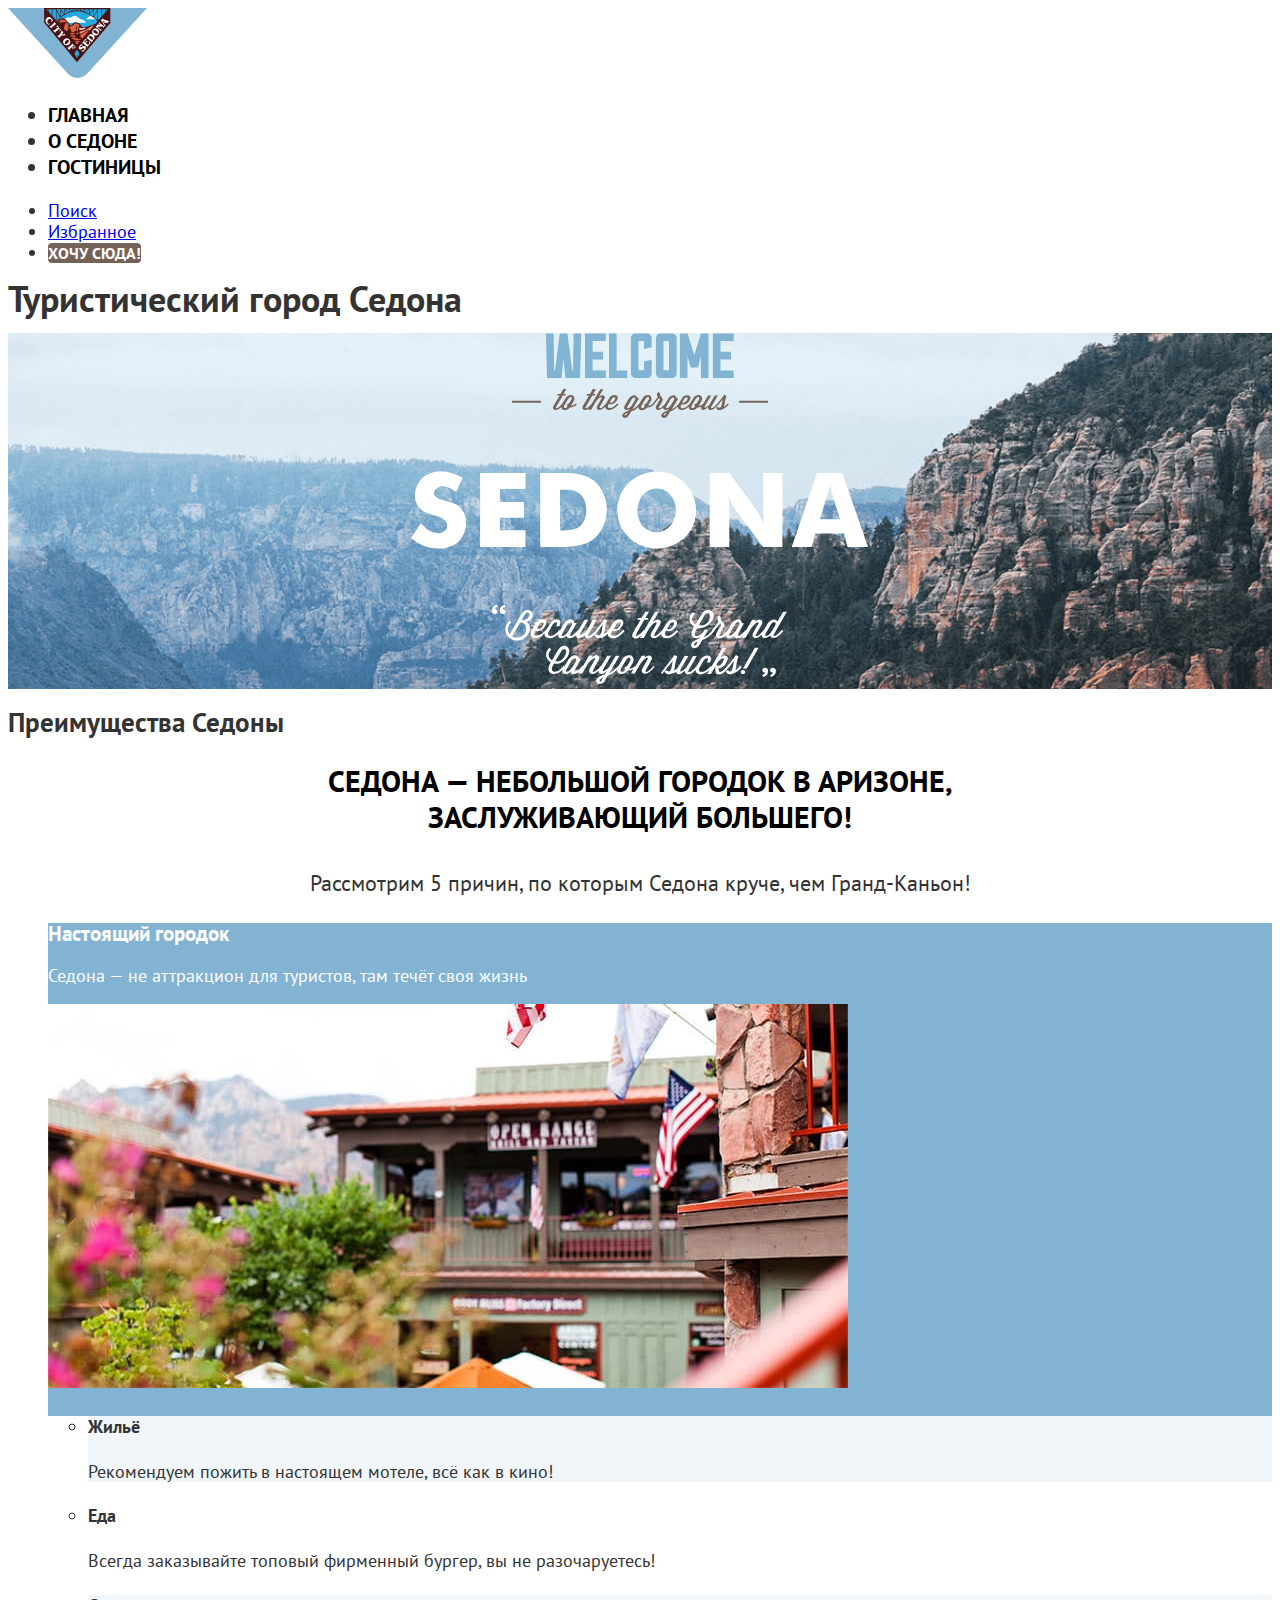
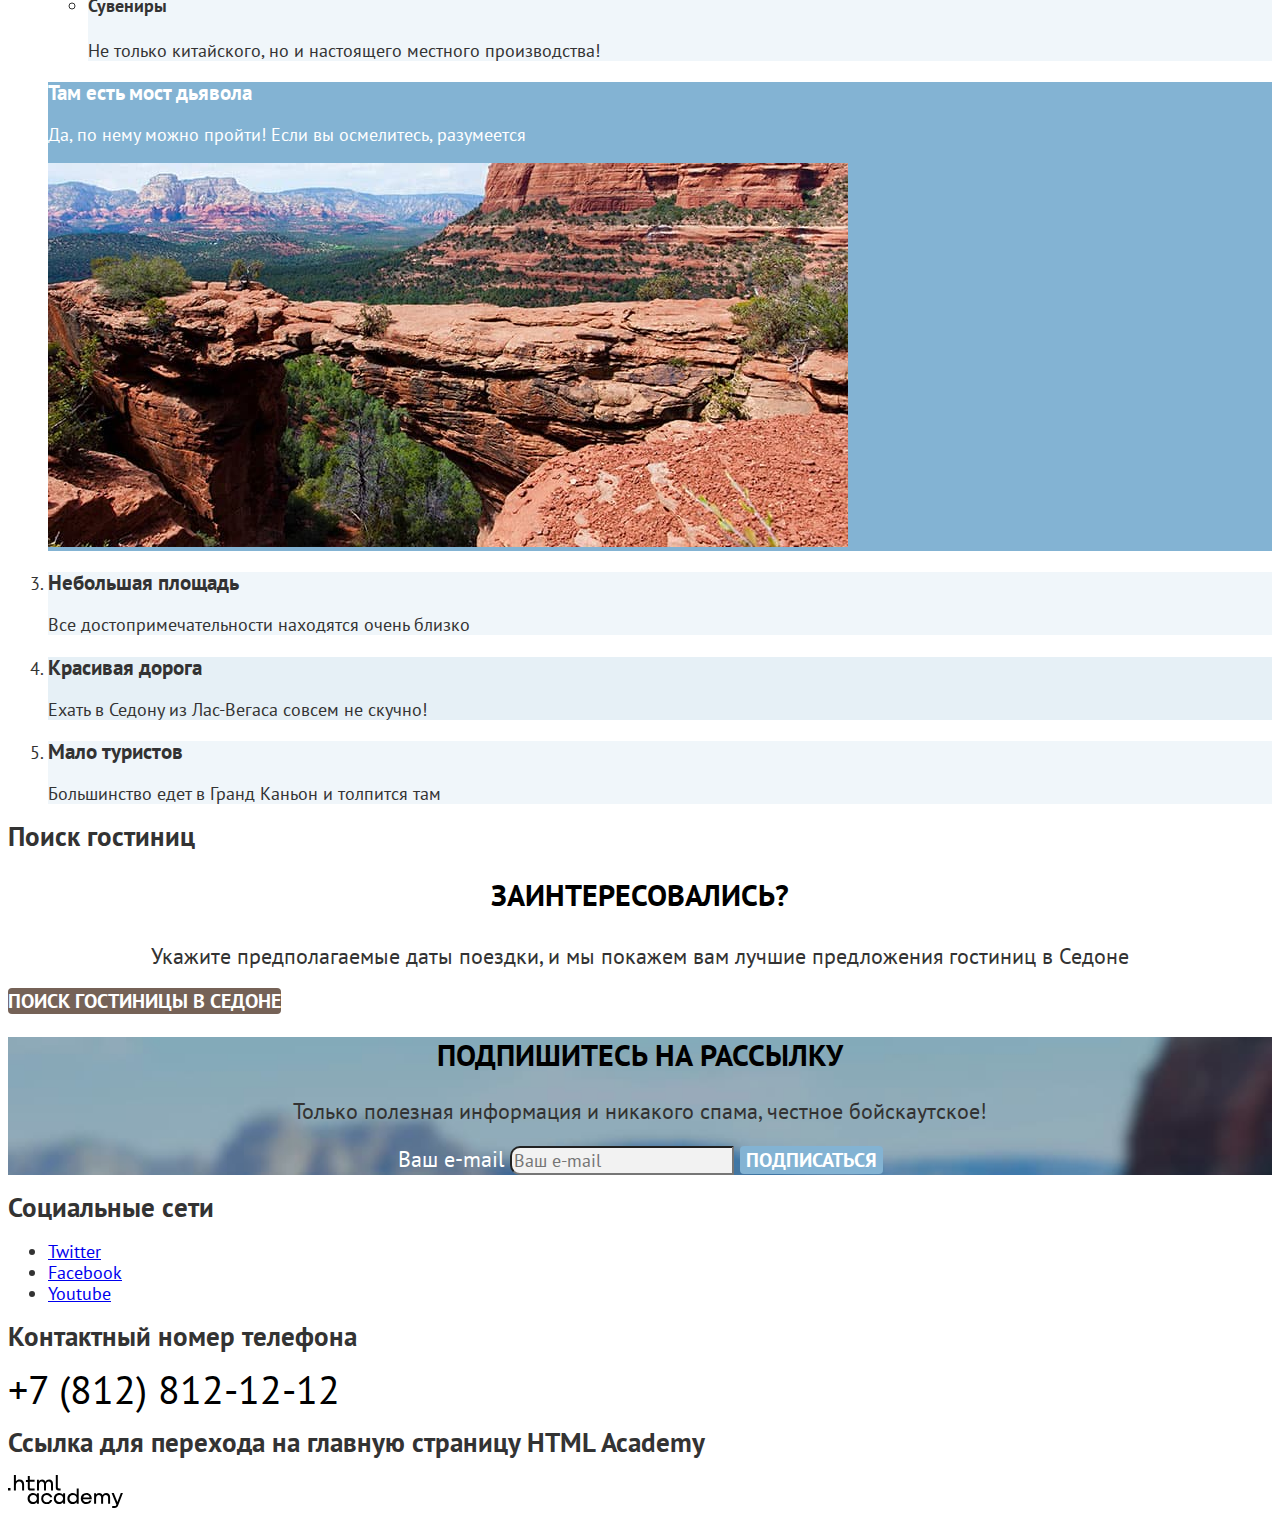
==== index.html @ 337af38b "Поправил верстку, добавил классы для ссылок навигации, убрал из CSS вложенность ссылок в навигации" ====
<!DOCTYPE html>
<html lang="ru">
  <head>
    <meta charset="utf-8">
    <title>HTML Academy: Sedona</title>
    <link rel="stylesheet" href="styles/styles.css">
  </head>
  <body>
    <header class="main-header">
      <nav class="navigation">
        <a href="#" class="logo">
          <img src="images/header-logo.svg" alt="Логотип города Sedona" width="139" height="70" class="main-logo">
        </a>

        <ul class="navigation-list">
          <li class="navigation-item item-active">
            <a class="main-link navigation-link">Главная</a>
          </li>
          <li class="navigation-item">
            <a class="about navigation-link" href="#">О Седоне</a>
          </li>
          <li class="navigation-item">
            <a class="hotels navigation-link" href="catalog.html">Гостиницы</a>
          </li>
        </ul>

        <ul class="navigation-user">
          <li class="navigation-user-item">
            <a class="search" href="#">
              <span class="visually-hidden">Поиск</span>
            </a>
          </li>
          <li class="navigation-user-item">
            <a class="favorites" href="#">
              <span class="visually-hidden">Избранное</span>
            </a>
          </li>
          <li class="navigation-user-item">
            <a class="more-info button" href="#">Хочу сюда!</a>
          </li>
        </ul>
      </nav>
    </header>

    <main class="main-content">
      <h1 class="visually-hidden">Туристический город Седона</h1>
      <div class="welcome">
        <img class="welcome-img" src="images/welcome.svg" width="458" height="352" alt="Добро пожаловать в Седону">
      </div>
      <section class="advantages">
        <h2 class="visually-hidden">Преимущества Седоны</h2>

        <p class="section-title">Седона — небольшой городок в Аризоне,<br>
          заслуживающий большего!</p>
        <p class="section-description">Рассмотрим 5 причин, по которым Седона круче, чем Гранд-Каньон!</p>

        <ol class="advantages-list">
          <li class="advantages-item light">
            <h3 class="advantages-title">Настоящий городок</h3>
            <p class="advantages-description">
              Седона — не аттракцион для туристов, там течёт своя жизнь
            </p>
            <img class="advantages-img" src="images/street.jpg" alt="Уютная улочка в городе Седона">
            <ul class="advantages-list-inner">
              <li class="advantages-subitem">
                <h4 class="subitem-title">Жильё</h4>
                <p class="subitem-description">Рекомендуем пожить в настоящем мотеле, всё как в кино!</p>
              </li>
              <li class="advantages-subitem">
                <h4 class="subitem-title">Еда</h4>
                <p class="subitem-description">Всегда заказывайте топовый фирменный бургер, вы не разочаруетесь!</p>
              </li>
              <li class="advantages-subitem">
                <h4 class="subitem-title">Сувениры</h4>
                <p class="subitem-description">Не только китайского, но и настоящего местного производства!</p>
              </li>
            </ul>
          </li>
          <li class="advantages-item light">
            <h3 class="advantages-title">Там есть мост дьявола</h3>
            <p class="advantages-description">Да, по нему можно пройти! Если вы осмелитесь, разумеется</p>
            <img class="advantages-img" src="images/canyon.jpg" alt="Фото моста дьявола: природного каменного моста">
          </li>

          <li class="advantages-item">
            <h3 class="advantages-title">Небольшая площадь</h3>
            <p class="advantages-description">Все достопримечательности находятся очень близко</p>
          </li>

          <li class="advantages-item">
            <h3 class="advantages-title">Красивая дорога</h3>
            <p class="advantages-description">Ехать в Седону из Лас-Вегаса совсем не скучно!</p>
          </li>

          <li class="advantages-item">
            <h3 class="advantages-title">Мало туристов</h3>
            <p class="advantages-description">Большинство едет в Гранд Каньон и толпится там</p>
          </li>

        </ol>
      </section>

      <section class="search-section">
        <h2 class="visually-hidden">Поиск гостиниц</h2>

        <p class="seacrh-title">Заинтересовались?</p>
        <p class="search-description">Укажите предполагаемые даты поездки, и мы покажем вам лучшие предложения гостиниц в Седоне</p>
        <a href="#" class="search-button button">ПОИСК ГОСТИНИЦЫ В СЕДОНЕ</a>
      </section>

      <section class="subscribe">

        <h2 class="subscribe-title">Подпишитесь на рассылку</h2>
        <p class="subscribe-description">Только полезная информация и никакого спама, честное бойскаутское!</p>
        <form action="https://echo.htmlacademy.ru/" class="subscribe-form" method="post">
          <label for="" class="subscribe-field">
            <span class="visually-hidden">Ваш e-mail</span>
            <input type="e-mail" class="subscribe-input" name="email" placeholder="Ваш e-mail">
          </label>
          <button class="subscribe-btn" type="submit">Подписаться</button>
        </form>
      </section>
    </main>
    <footer>

      <section class="social-section">
        <h2 class="visually-hidden">Социальные сети</h2>
        <ul class="social-list">
          <li class="social-item">
            <a href=" https://twitter.com/htmlacademy_ru" class="social twitter"><span class="visually-hidden">Twitter</span></a>
          </li>
          <li class="social-item">
            <a href=" https://www.facebook.com/htmlacademy" class="social facebook"><span class="visually-hidden">Facebook</span></a>
          </li>
          <li class="social-item">
            <a href=" https://www.youtube.com/c/HTMLAcademyRUS" class="social youtube"><span class="visually-hidden">Youtube</span></a>
          </li>
        </ul>
      </section>
      <section class="footer-telephone">
        <h2 class="visually-hidden">Контактный номер телефона</h2>
        <a href="tel:88128121212" class="telephone">+7 (812) 812-12-12</a>
      </section>
      <section class="footer-link">
        <h2 class="visually-hidden">Ссылка для перехода на главную страницу HTML Academy</h2>
        <a href="https://htmlacademy.ru/" class="footer-link"><img src="images/footer-logo.svg" alt="Разработано HTML Academy" class="footer-logo"></a>
      </section>
    </footer>

  </body>
</html>
---- styles/styles.css ----
@font-face {
  font-family: "PT Sans";
  font-weight:700;
  font-style: normal;
  src: url("../fonts/ptsans-700.woff2") format("woff2");
  font-display: swap;
}

@font-face {
  font-family: "PT Sans";
  src: url("../fonts/ptsans-400.woff2") format("woff2");
  font-weight: 400;
  font-style: normal;
  font-display: swap;
}

body {
  font-family: "PT Sans", sans-serif;
  font-size: 18px;
  line-height: 21px;
  color: #333333;
  background-color: #ffffff;
}

.button {
  font-family: inherit;
  font-weight: 700;
  color: #ffffff;
  background-color: #756257;
  text-decoration: none;
  text-transform: uppercase;
  font-size: 16px;
  border-radius: 4px;
}

.search-button {
  font-size: 20px;
}

.welcome {
  background-image: url("../images/welcome-background.png");
  background-repeat: no-repeat;
  text-align: center;
  background-size: 100% auto;
}

.main-header {
  background-color: #ffffff;
}

.navigation-list {
  font-weight: 700;
  font-size: 20px;
  line-height: 26px;
}

.navigation-link{
  color: #000000;
  text-decoration: none;
  text-transform: uppercase;
}

.advantages-list .light {
  background-color: #83B3D3;
  color: #ffffff;
}

.advantages-list-inner {
  background-color: #ffffff;
  color: #333333;
}

.advantages-item {
  background-color:rgba(131, 179, 211, 0.12);
}

.advantages-item:nth-child(even):not(.advantages-list .light) {
  background-color:  rgba(131, 179, 211, 0.2)
}

.advantages-subitem {
  background-color: rgba(131, 179, 211, 0.12);
}

.advantages-subitem:nth-child(even) {
  background-color: #ffffff;
}

.section-title,
.seacrh-title {
  font-weight: 700;
  color: #000000;
  font-size: 30px;
  line-height: 36px;
  text-transform: uppercase;
  text-align: center;
}

.section-description {
  font-size: 22px;
  line-height: 36px;
  text-align: center;
}

.search-description {
  font-size: 22px;
  line-height: 26px;
  color: #333333;
  text-align: center;
}

.subscribe {
  color: #ffffff;
  font-size: 22px;
  line-height: 26px;
  text-align: center;
  background-image: url("../images/background-subscribe.jpg");
  background-repeat: no-repeat;
  background-size: 100% auto;
}

.subscribe-title {
  font-weight: 700;
  font-size: 30px;
  line-height: 36px;
  text-transform: uppercase;
}

.telephone {
  font-size: 40px;
  line-height: 40px;
  text-align: center;
  color: #000000;
  text-transform: uppercase;
  text-decoration: none;
}

.subscribe-btn {
  font-family: "PT Sans", sans-serif;
  font-weight: 700;
  text-transform: uppercase;
  font-size: 20px;
  line-height: 26px;
  background-color: #83b3d3;
  color: #ffffff;
  text-align: center;
  border: none;
  border-radius: 4px;
}

/* catalog-buttons */

.btn-secondary {
  background-color: #83b3d3;
  font-weight: 700;
  font-size: 16px;
  color: #ffffff;
  text-transform: uppercase;
  border: none;
  border-radius: 4px;
}

.btn-reset {
  background-color: transparent;
  border: none;
  color: #ffffff;
}

.pagination-link {
  background-color: #83b3d3;
  font-size: 20px;
  font-weight: 700;
  color: #ffffff;
  text-decoration: none;
  border-radius: 4px;
}

.pagination-current {
  background-color: #f2f2f2;
  font-size: 20px;
  font-weight: 700;
  color: #000000;
}

/* Обертка для блока с фильтрами */
.hotels-wrapper {
  background-image: url("../images/catalog/filter-background.jpg");
  background-repeat: no-repeat;
  background-size: cover;
  background-color: #ffffff;
  color: #ffffff;
  font-style: normal;
  font-weight: 400;
}

/* Заголовок в фильтре и оформление legend */

.page-title {
  font-size: 60px;
  font-weight: 700;
  line-height: 78px;
}

.catalog-filter-title {
  font-size: 20px;
  font-weight: 700;
  color: inherit;
  line-height: 26px;
}

.control-label {
  color: #ffffff;
  font-size: 18px;
  line-height: 23px;
}

.sort-type-title {
  font-size: 30px;
  line-height: 39px;
  text-transform: uppercase;
  font-style: normal;
  font-weight: 700;
  color: #000000;
}

/* Стилизация варианта выбора отелей */

.select-control {
  font-size: 18px;
  line-height: 23px;
  font-weight: 400;
}

.range-title {
  font-size: 18px;
  color: #ffffff;
  opacity: .3;
}

.catalog-filter-input {
  background-color: transparent;
  font-family: inherit;
  color: #ffffff;
  font-size: 18px;
}

.select-option {
  text-decoration: none;
  color: #333333;
}

/* Кнопка "В избранном" */

.favorite {
  background-color: #7DB54F;
}

.more-btn {
  background-color: #83b3d3;
  font-size: 20px;
  font-weight: 700;
  color: #ffffff;
  text-decoration: none;
  border-radius: 4px;
  border: none;
}

.subscribe-title {
  font-weight: 700;
  font-size: 30px;
  line-height: 36px;
  color: #000000;
  text-transform: uppercase;
  text-align: center;
}

.subscribe-input {
  background-color:#f2f2f2;
  font-size: 18px;
  font-family: inherit;
  border-radius: 10px 0 0 10px;
}

.subscribe-description {
  color: #333333;
  font-size: 22px;
  line-height: 26px;
  text-align: center;
}

.subscribe-none-bg {
  background-image: none;
}

/* стилизация карточек */

.card-title {
  font-weight: 700;
  font-size: 24px;
  line-height: 31px;
  color: #000000;
}

.card-description {
  font-size: inherit;
  color: #333333;
}

.card-rate {
  font-size: 16px;
  color: #333333;
  text-transform: uppercase;
  background-color: #f2f2f2;
  border-radius: 4px;
}
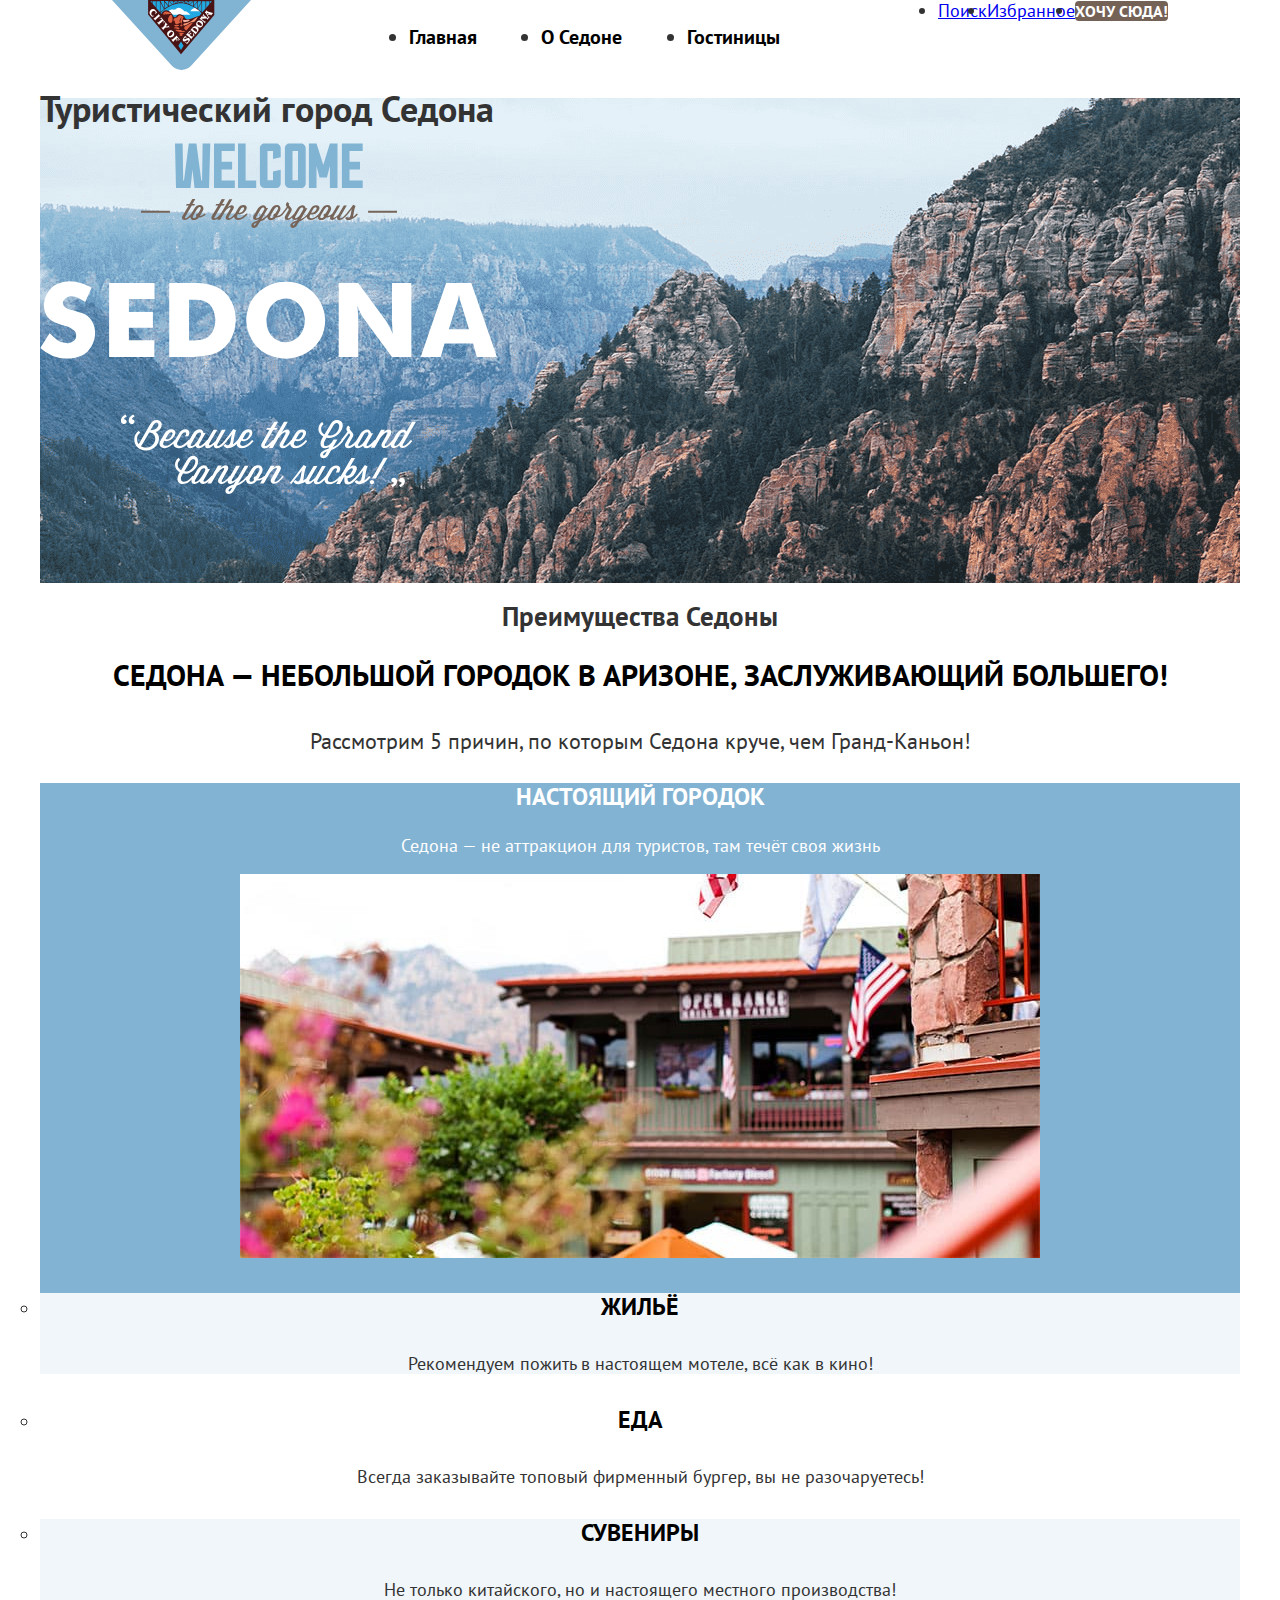
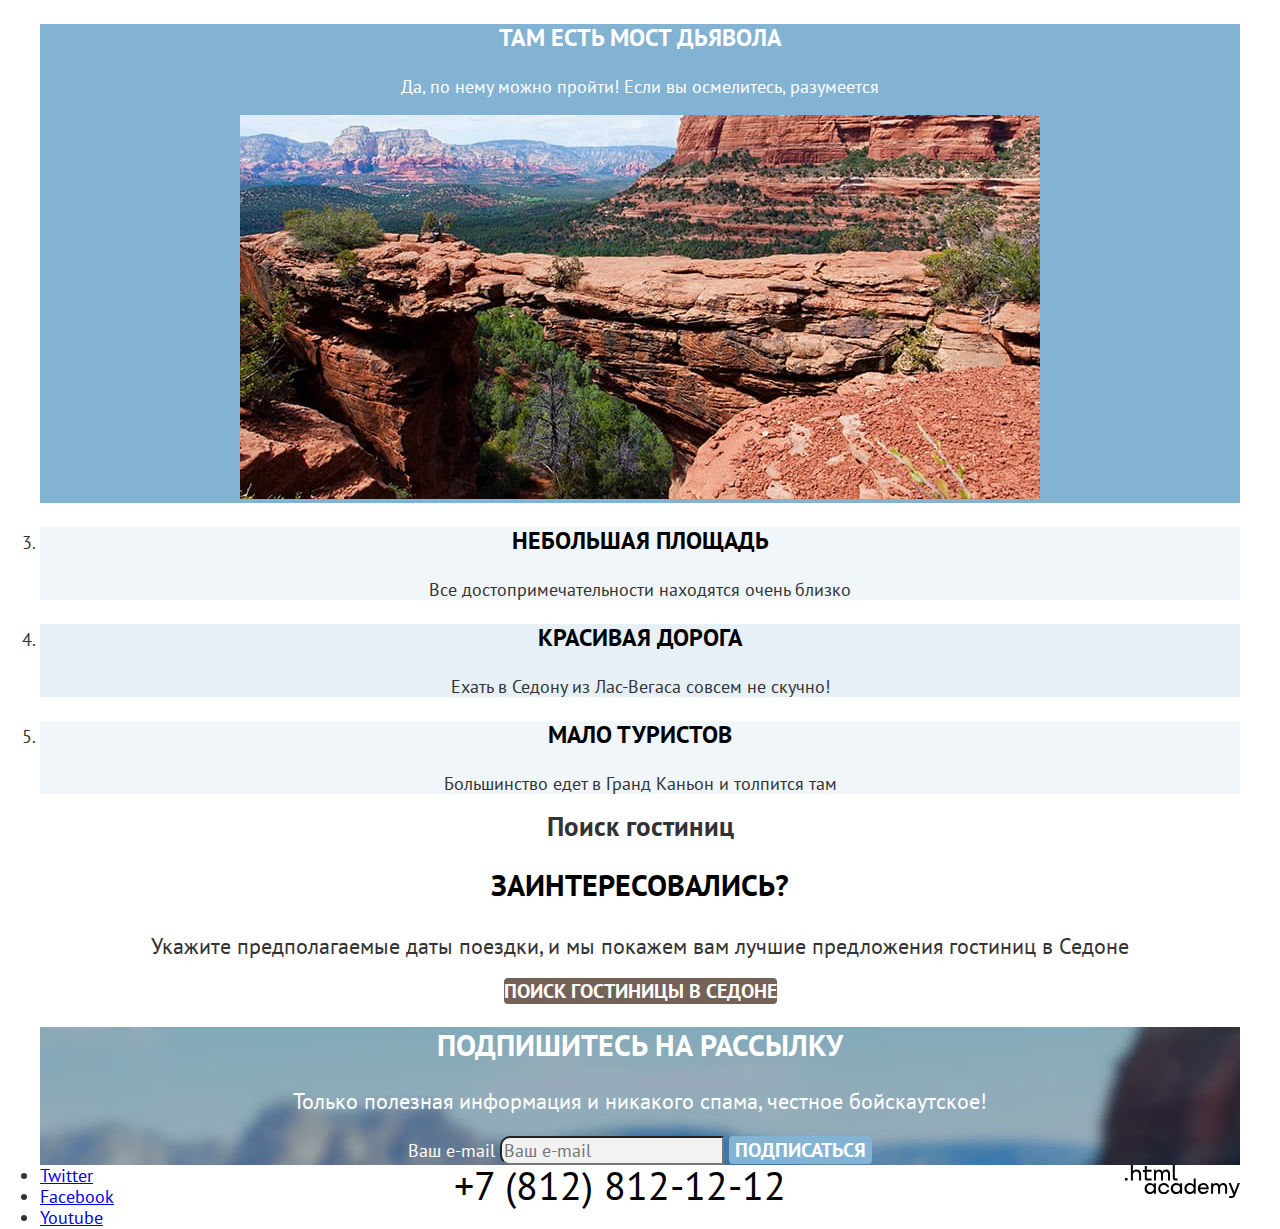
==== commit e03bb245: "Добавил разметку сетки двух страниц" ====
--- a/index.html
+++ b/index.html
@@ -9,10 +9,10 @@
     <header class="main-header">
       <nav class="navigation">
         <a href="#" class="logo">
-          <img src="images/header-logo.svg" alt="Логотип города Sedona" width="139" height="70" class="main-logo">
+          <img src="images/header-logo.svg" width="139" height="70" alt="Логотип города Sedona" width="139" height="70" class="main-logo">
         </a>
 
-        <ul class="navigation-list">
+        <ul class="navigation-list no-grass">
           <li class="navigation-item item-active">
             <a class="main-link navigation-link">Главная</a>
           </li>
@@ -24,7 +24,7 @@
           </li>
         </ul>
 
-        <ul class="navigation-user">
+        <ul class="navigation-user no-grass">
           <li class="navigation-user-item">
             <a class="search" href="#">
               <span class="visually-hidden">Поиск</span>
@@ -42,26 +42,25 @@
       </nav>
     </header>
 
-    <main class="main-content">
-      <h1 class="visually-hidden">Туристический город Седона</h1>
+    <main class="main-content main-container">
       <div class="welcome">
+        <h1 class="visually-hidden">Туристический город Седона</h1>
         <img class="welcome-img" src="images/welcome.svg" width="458" height="352" alt="Добро пожаловать в Седону">
       </div>
       <section class="advantages">
         <h2 class="visually-hidden">Преимущества Седоны</h2>
 
-        <p class="section-title">Седона — небольшой городок в Аризоне,<br>
-          заслуживающий большего!</p>
+        <p class="section-title">Седона — небольшой городок в Аризоне, заслуживающий большего!</p>
         <p class="section-description">Рассмотрим 5 причин, по которым Седона круче, чем Гранд-Каньон!</p>
 
-        <ol class="advantages-list">
+        <ol class="advantages-list no-grass">
           <li class="advantages-item light">
             <h3 class="advantages-title">Настоящий городок</h3>
             <p class="advantages-description">
               Седона — не аттракцион для туристов, там течёт своя жизнь
             </p>
-            <img class="advantages-img" src="images/street.jpg" alt="Уютная улочка в городе Седона">
-            <ul class="advantages-list-inner">
+            <img class="advantages-img" src="images/street.jpg" width="800" height="384" alt="Уютная улочка в городе Седона">
+            <ul class="advantages-list-inner no-grass">
               <li class="advantages-subitem">
                 <h4 class="subitem-title">Жильё</h4>
                 <p class="subitem-description">Рекомендуем пожить в настоящем мотеле, всё как в кино!</p>
@@ -79,7 +78,7 @@
           <li class="advantages-item light">
             <h3 class="advantages-title">Там есть мост дьявола</h3>
             <p class="advantages-description">Да, по нему можно пройти! Если вы осмелитесь, разумеется</p>
-            <img class="advantages-img" src="images/canyon.jpg" alt="Фото моста дьявола: природного каменного моста">
+            <img class="advantages-img" src="images/canyon.jpg" width="800" height="384" alt="Фото моста дьявола: природного каменного моста">
           </li>
 
           <li class="advantages-item">
@@ -113,19 +112,17 @@
         <h2 class="subscribe-title">Подпишитесь на рассылку</h2>
         <p class="subscribe-description">Только полезная информация и никакого спама, честное бойскаутское!</p>
         <form action="https://echo.htmlacademy.ru/" class="subscribe-form" method="post">
-          <label for="" class="subscribe-field">
+          <label class="subscribe-field">
             <span class="visually-hidden">Ваш e-mail</span>
-            <input type="e-mail" class="subscribe-input" name="email" placeholder="Ваш e-mail">
+            <input type="email" class="subscribe-input" name="email" placeholder="Ваш e-mail">
           </label>
           <button class="subscribe-btn" type="submit">Подписаться</button>
         </form>
       </section>
     </main>
-    <footer>
-
+    <footer class="page-footer">
       <section class="social-section">
-        <h2 class="visually-hidden">Социальные сети</h2>
-        <ul class="social-list">
+        <ul class="social-list no-grass">
           <li class="social-item">
             <a href=" https://twitter.com/htmlacademy_ru" class="social twitter"><span class="visually-hidden">Twitter</span></a>
           </li>
@@ -138,12 +135,10 @@
         </ul>
       </section>
       <section class="footer-telephone">
-        <h2 class="visually-hidden">Контактный номер телефона</h2>
         <a href="tel:88128121212" class="telephone">+7 (812) 812-12-12</a>
       </section>
       <section class="footer-link">
-        <h2 class="visually-hidden">Ссылка для перехода на главную страницу HTML Academy</h2>
-        <a href="https://htmlacademy.ru/" class="footer-link"><img src="images/footer-logo.svg" alt="Разработано HTML Academy" class="footer-logo"></a>
+        <a href="https://htmlacademy.ru/" class="footer-link"><img src="images/footer-logo.svg" width="115" height="33" alt="Разработано HTML Academy" class="footer-logo"></a>
       </section>
     </footer>
 
--- a/styles/styles.css
+++ b/styles/styles.css
@@ -14,12 +14,29 @@
   font-display: swap;
 }
 
+* {
+  box-sizing: content-box;
+}
+
+html {
+  height: 100%;
+}
+
 body {
+  width: 1200px;
+  margin: 0px auto;
+  min-height: 100%;
+  display: flex;
+  flex-direction: column;
   font-family: "PT Sans", sans-serif;
   font-size: 18px;
   line-height: 21px;
   color: #333333;
   background-color: #ffffff;
+}
+
+.main-container {
+  flex-grow: 1;
 }
 
 .button {
@@ -39,16 +56,27 @@
 
 .welcome {
   background-image: url("../images/welcome-background.png");
-  background-repeat: no-repeat;
-  text-align: center;
-  background-size: 100% auto;
+  background-color: #83B3D3;
+  min-height: 485px;
 }
 
 .main-header {
   background-color: #ffffff;
 }
 
+.navigation {
+  display: flex;
+  justify-content: space-between;
+  padding: 0 72px;
+}
+
 .navigation-list {
+  display: flex;
+  justify-content: space-around;
+  align-items: center;
+  width: 435px;
+  margin: 0;
+  padding: 0;
   font-weight: 700;
   font-size: 20px;
   line-height: 26px;
@@ -57,7 +85,26 @@
 .navigation-link{
   color: #000000;
   text-decoration: none;
-  text-transform: uppercase;
+}
+
+.navigation-user {
+  display: flex;
+}
+
+.advantages {
+  text-align: center;
+}
+
+.advantages-title {
+  font-weight: 700;
+  font-size: 24px;
+  line-height: 28px;
+  text-transform: uppercase;
+  color: #000000;
+}
+
+.advantages-description {
+  line-height: 21px;
 }
 
 .advantages-list .light {
@@ -65,6 +112,10 @@
   color: #ffffff;
 }
 
+.light .advantages-title {
+  color: #ffffff;
+}
+
 .advantages-list-inner {
   background-color: #ffffff;
   color: #333333;
@@ -82,8 +133,20 @@
   background-color: rgba(131, 179, 211, 0.12);
 }
 
+.advantages-subitem .subitem-title {
+  color:#000000;
+  font-size: 24px;
+  line-height: 28px;
+  font-weight: 700;
+  text-transform: uppercase;
+}
+
 .advantages-subitem:nth-child(even) {
   background-color: #ffffff;
+}
+
+.search-section {
+  text-align: center;
 }
 
 .section-title,
@@ -93,7 +156,6 @@
   font-size: 30px;
   line-height: 36px;
   text-transform: uppercase;
-  text-align: center;
 }
 
 .section-description {
@@ -111,20 +173,12 @@
 
 .subscribe {
   color: #ffffff;
-  font-size: 22px;
-  line-height: 26px;
-  text-align: center;
   background-image: url("../images/background-subscribe.jpg");
-  background-repeat: no-repeat;
-  background-size: 100% auto;
-}
-
-.subscribe-title {
-  font-weight: 700;
-  font-size: 30px;
-  line-height: 36px;
-  text-transform: uppercase;
-}
+  background-size: cover;
+  background-color: #83b3d3;
+  text-align: center;
+}
+
 
 .telephone {
   font-size: 40px;
@@ -158,6 +212,8 @@
   text-transform: uppercase;
   border: none;
   border-radius: 4px;
+  font-family: inherit;
+  text-decoration: none;
 }
 
 .btn-reset {
@@ -199,6 +255,11 @@
   font-size: 60px;
   font-weight: 700;
   line-height: 78px;
+  margin: 0px;
+}
+
+.catalog {
+  padding: 0 72px;
 }
 
 .catalog-filter-title {
@@ -269,9 +330,9 @@
   font-weight: 700;
   font-size: 30px;
   line-height: 36px;
-  color: #000000;
-  text-transform: uppercase;
-  text-align: center;
+  color: #ffffff;
+  text-align: center;
+  text-transform: uppercase;
 }
 
 .subscribe-input {
@@ -282,7 +343,7 @@
 }
 
 .subscribe-description {
-  color: #333333;
+  color: #ffffff;
   font-size: 22px;
   line-height: 26px;
   text-align: center;
@@ -290,6 +351,15 @@
 
 .subscribe-none-bg {
   background-image: none;
+  background-color: #ffffff;
+}
+
+.subscribe-none-bg .subscribe-title {
+  color: #000000;
+}
+
+.subscribe-none-bg .subscribe-description {
+  color: #333333;
 }
 
 /* стилизация карточек */
@@ -313,3 +383,71 @@
   background-color: #f2f2f2;
   border-radius: 4px;
 }
+
+.page-footer {
+  display: flex;
+  justify-content: space-between;
+}
+
+.no-grass {
+  padding: 0;
+  margin: 0;
+}
+
+.hotels-wrapper {
+  padding: 35px 72px 80px;
+}
+
+.hotel-choose {
+  display: flex;
+}
+
+.breadcrumbs {
+  display: flex;
+}
+
+.filter-wrapper {
+  display: flex;
+  justify-content: space-between;
+}
+
+.catalog-filter-group.catalog-filter-price {
+  width: 287px;
+  margin-left: 95px;
+  margin-right: 80px;
+}
+
+.filter-buttons {
+  display: flex;
+  flex-direction: column;
+  margin-left: 81px;
+  width: 160px;
+}
+
+.catalog-filter-group {
+  width: 160px;
+  margin-right: 17px;
+}
+
+.result-title {
+  margin: 0;
+}
+
+.pagination-list {
+  padding: 0px;
+  margin: 0px;
+  display: flex;
+}
+
+.pagination-wrapper {
+  display: flex;
+  justify-content: space-between;;
+}
+
+.pagination-select {
+  display: flex;
+}
+
+.hidden {
+  display: none;
+}
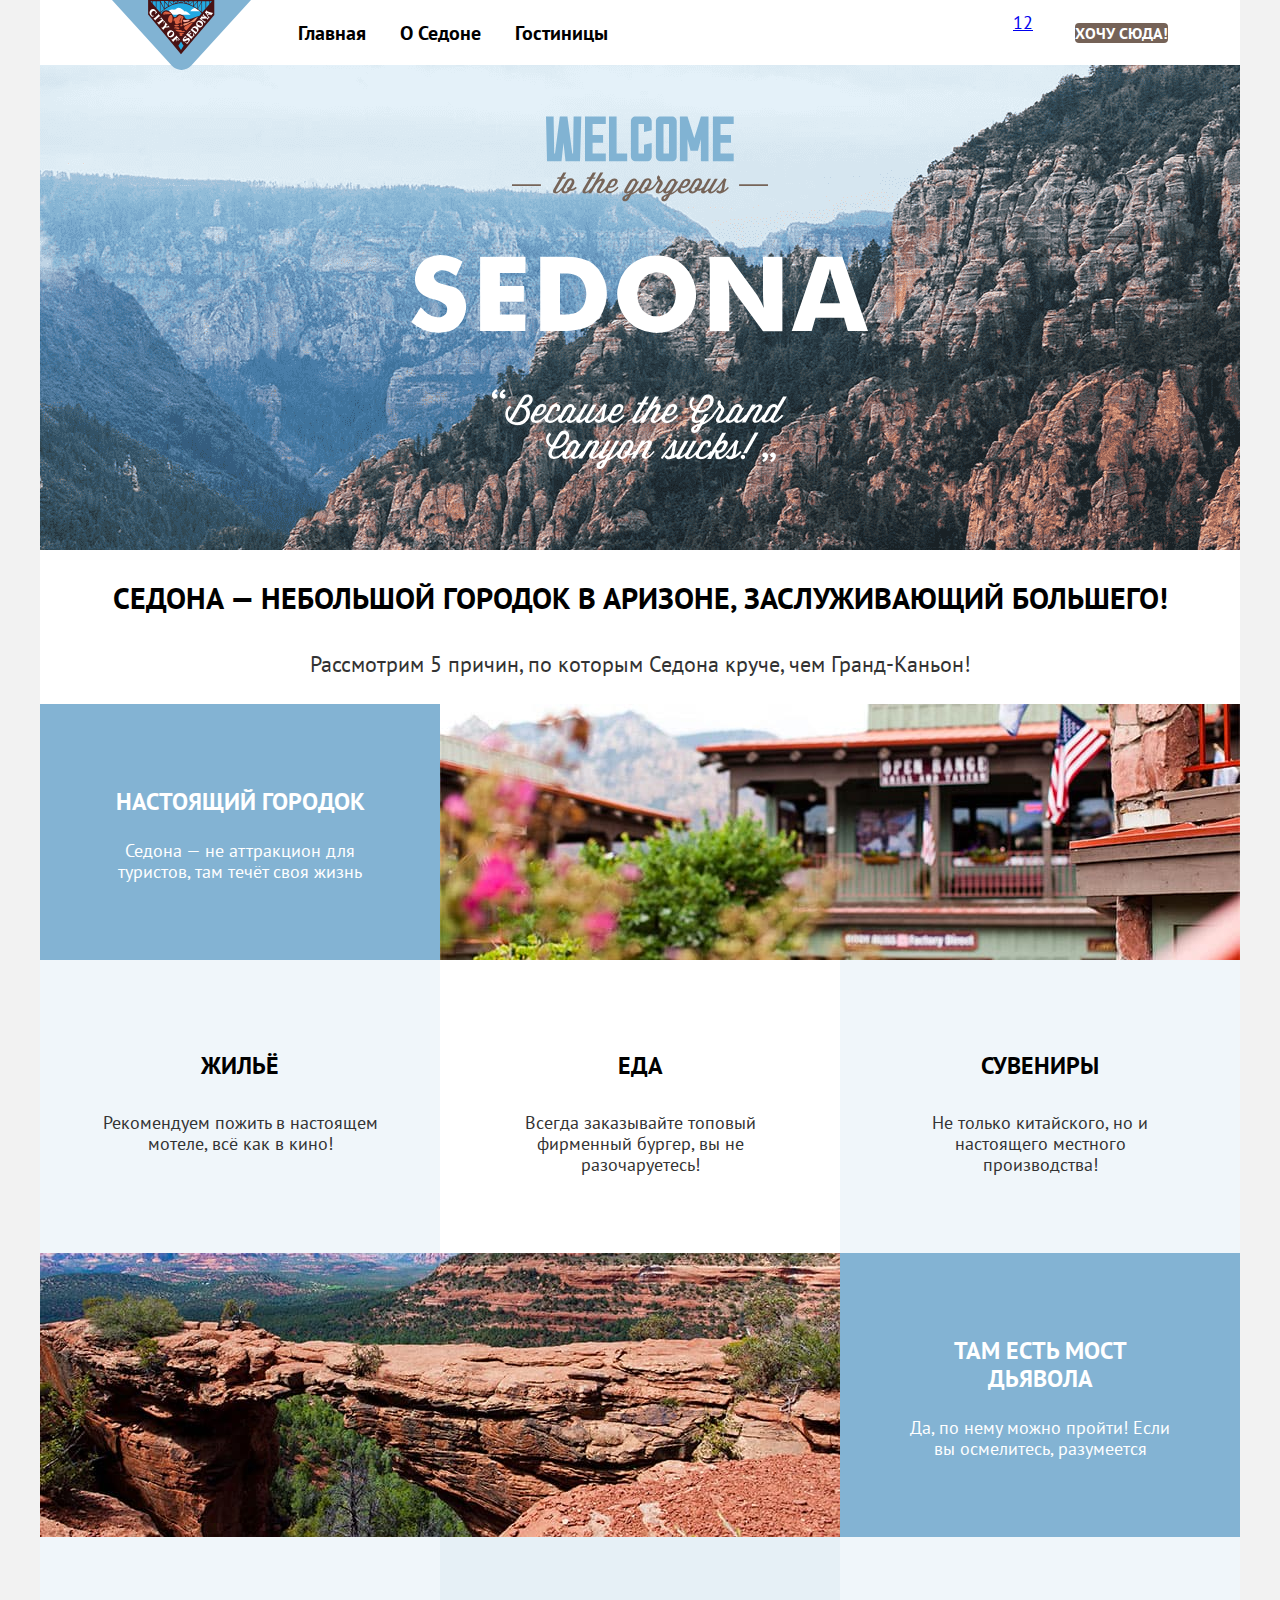
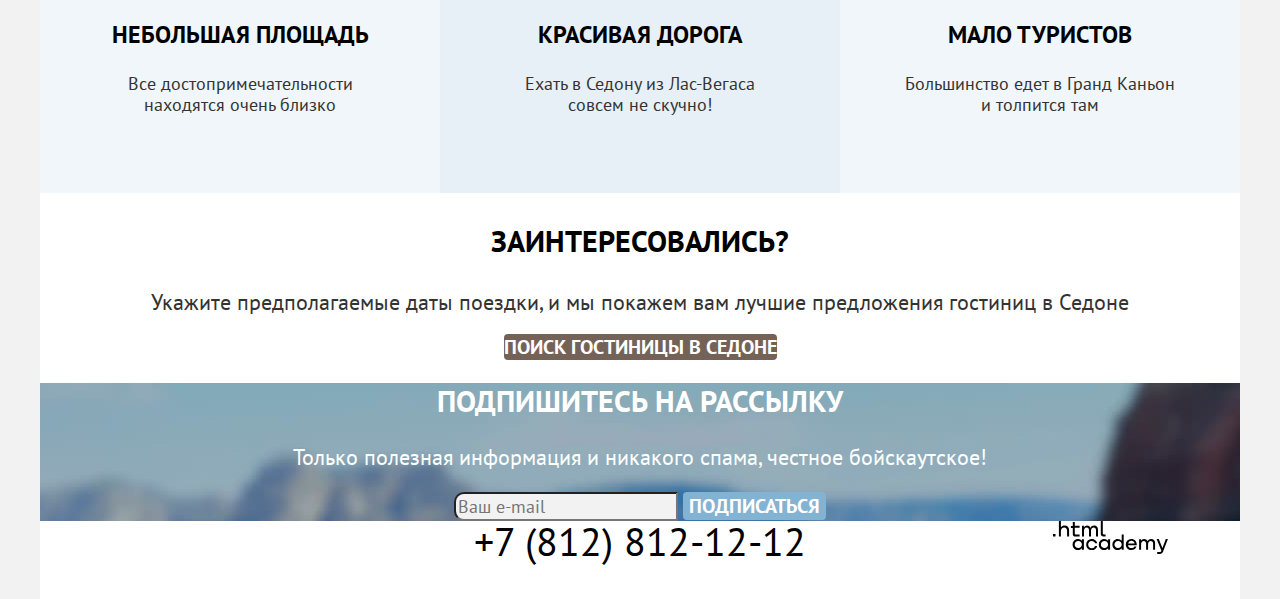
==== commit 5ed46d42: "Добавил разметку на гридах" ====
--- a/index.html
+++ b/index.html
@@ -33,9 +33,10 @@
           <li class="navigation-user-item">
             <a class="favorites" href="#">
               <span class="visually-hidden">Избранное</span>
+              <span class="icon-counter">12</span>
             </a>
           </li>
-          <li class="navigation-user-item">
+          <li class="navigation-user-item navigation-user-item-btn">
             <a class="more-info button" href="#">Хочу сюда!</a>
           </li>
         </ul>
@@ -55,10 +56,12 @@
 
         <ol class="advantages-list no-grass">
           <li class="advantages-item light">
-            <h3 class="advantages-title">Настоящий городок</h3>
-            <p class="advantages-description">
+            <div class="description-block">
+              <h3 class="advantages-title">Настоящий городок</h3>
+              <p class="advantages-description">
               Седона — не аттракцион для туристов, там течёт своя жизнь
-            </p>
+              </p>
+            </div>
             <img class="advantages-img" src="images/street.jpg" width="800" height="384" alt="Уютная улочка в городе Седона">
             <ul class="advantages-list-inner no-grass">
               <li class="advantages-subitem">
@@ -76,8 +79,10 @@
             </ul>
           </li>
           <li class="advantages-item light">
-            <h3 class="advantages-title">Там есть мост дьявола</h3>
-            <p class="advantages-description">Да, по нему можно пройти! Если вы осмелитесь, разумеется</p>
+            <div class="description-block">
+              <h3 class="advantages-title">Там есть мост дьявола</h3>
+              <p class="advantages-description">Да, по нему можно пройти! Если вы осмелитесь, разумеется</p>
+            </div>
             <img class="advantages-img" src="images/canyon.jpg" width="800" height="384" alt="Фото моста дьявола: природного каменного моста">
           </li>
 
--- a/styles/styles.css
+++ b/styles/styles.css
@@ -15,11 +15,15 @@
 }
 
 * {
-  box-sizing: content-box;
+  box-sizing: border-box;
 }
 
 html {
   height: 100%;
+  color: #333333;
+    background-color: #F2F2F2;
+    font-family: "PT Sans", sans-serif;
+    font-size: 18px;
 }
 
 body {
@@ -58,6 +62,10 @@
   background-image: url("../images/welcome-background.png");
   background-color: #83B3D3;
   min-height: 485px;
+  display: flex;
+  padding-top: 51px;
+  padding-bottom: 80px;
+  justify-content: center;
 }
 
 .main-header {
@@ -65,30 +73,59 @@
 }
 
 .navigation {
-  display: flex;
-  justify-content: space-between;
+  display: grid;
+  grid-template-columns: max-content 1fr max-content;
   padding: 0 72px;
+  min-height: 65px;
+  gap: 30px;
+}
+
+.logo {
+  margin-bottom: -10px;
+  position: relative;
+  z-index: 1;
 }
 
 .navigation-list {
   display: flex;
-  justify-content: space-around;
-  align-items: center;
-  width: 435px;
-  margin: 0;
+  flex-grow: 1;
   padding: 0;
   font-weight: 700;
   font-size: 20px;
   line-height: 26px;
+  flex-wrap: wrap;
+  margin: 0;
+}
+
+.navigation-item {
+  display: flex;
+  align-items: center;
 }
 
 .navigation-link{
   color: #000000;
   text-decoration: none;
+  padding: 17px;
 }
 
 .navigation-user {
   display: flex;
+  flex-wrap: wrap;
+  align-items: center;
+  margin: 0px;
+  max-width: 322px;
+  justify-content: flex-end;
+}
+
+.navigation-user-item .search,
+.navigation-user-item .favorites {
+  height: 42px;
+  width: 42px;
+  display: block;
+}
+
+.navigation-user-item-btn {
+  margin-left: 20px;
 }
 
 .advantages {
@@ -101,28 +138,67 @@
   line-height: 28px;
   text-transform: uppercase;
   color: #000000;
+  grid-area: title;
+}
+
+.description-block {
+  padding: 60px;
 }
 
 .advantages-description {
   line-height: 21px;
 }
 
+
 .advantages-list .light {
+  display: grid;
+  grid-template-columns: repeat(3, minmax(400px, 1fr));
+  grid-column: 1/-1;
   background-color: #83B3D3;
   color: #ffffff;
+  padding: 0;
 }
 
 .light .advantages-title {
   color: #ffffff;
 }
 
+.advantages-img {
+  grid-column: span 2;
+  width: 100%;
+  height: 0;
+  min-height: 100%;
+  object-fit: cover;
+}
+
+img {
+  max-width: 100%;
+  height: auto;
+}
+
+.advantages-item.light:nth-child(2) .advantages-img {
+  order: -1;
+}
+
 .advantages-list-inner {
+  display: grid;
+  grid-template-columns: repeat(3, minmax( 400px, 1fr));
+  grid-column: 1/-1;
   background-color: #ffffff;
   color: #333333;
+}
+
+.advantages-list {
+  display: grid;
+  grid-template-columns: repeat(3, minmax(400px, 1fr));
+  margin:0;
+  padding:0;
+  list-style-type: none;
 }
 
 .advantages-item {
   background-color:rgba(131, 179, 211, 0.12);
+  padding: 60px;
 }
 
 .advantages-item:nth-child(even):not(.advantages-list .light) {
@@ -131,6 +207,7 @@
 
 .advantages-subitem {
   background-color: rgba(131, 179, 211, 0.12);
+  padding: 60px;
 }
 
 .advantages-subitem .subitem-title {
@@ -222,6 +299,16 @@
   color: #ffffff;
 }
 
+.pagination {
+  text-align: center;
+}
+
+.select-label {
+  padding: 0;
+  margin: 0;
+  margin-right: 50px;
+}
+
 .pagination-link {
   background-color: #83b3d3;
   font-size: 20px;
@@ -229,12 +316,16 @@
   color: #ffffff;
   text-decoration: none;
   border-radius: 4px;
+  min-width: 55px;
+  height: 55px;
+  display: flex;
+  align-items: center;
+  justify-content: center;
+  padding: 8px;
 }
 
 .pagination-current {
   background-color: #f2f2f2;
-  font-size: 20px;
-  font-weight: 700;
   color: #000000;
 }
 
@@ -262,6 +353,12 @@
   padding: 0 72px;
 }
 
+.hotels-result {
+  display: grid;
+  grid-template-columns: repeat(3, minmax(340px, 1fr));
+  gap: 10px 18px;
+}
+
 .catalog-filter-title {
   font-size: 20px;
   font-weight: 700;
@@ -324,6 +421,8 @@
   text-decoration: none;
   border-radius: 4px;
   border: none;
+  width: 620px;
+  padding: 17px 0;
 }
 
 .subscribe-title {
@@ -385,48 +484,141 @@
 }
 
 .page-footer {
-  display: flex;
-  justify-content: space-between;
+  display: grid;
+  grid-template-columns: 1fr max-content 1fr;
+  padding: 0 72px;
+  gap: 30px;
+}
+
+.footer-link {
+  justify-self: end;
+}
+
+.social-list .social {
+  width: 42px;
+  height: 42px;
+  display: block;
+}
+
+.social-list {
+  display: flex;
+  flex-wrap: wrap;
 }
 
 .no-grass {
   padding: 0;
-  margin: 0;
+  list-style-type: none;
 }
 
 .hotels-wrapper {
   padding: 35px 72px 80px;
 }
 
+.breadcrumbs {
+  display: flex;
+  list-style-type: none;
+  margin: 0;
+  padding: 0;
+  margin-bottom: 45px;
+}
+
+.hotel-filter-list {
+  padding: 0;
+  margin: 0;
+}
+
 .hotel-choose {
-  display: flex;
+  display: grid;
+  width: 100%;
+  grid-template-columns: 200px 200px 1fr 223px;
+  justify-content: space-between;
+  gap: 17px;
+}
+
+.catalog-filter-price .range{
+  display: grid;
+  grid-template-columns: 1fr 1fr;
+}
+
+
+.hotel-card {
+  padding: 20px;
+  display: flex;
+  flex-direction: column;
+}
+
+.card-button-wrapper {
+  display: flex;
+  justify-content: space-between;
 }
 
 .breadcrumbs {
   display: flex;
 }
 
+.breadcrumbs-link {
+  font-size: 16px;
+  line-height: 21px;
+}
+
 .filter-wrapper {
-  display: flex;
-  justify-content: space-between;
+  display: grid;
+  grid-template-columns: 1fr 290px max-content;
+  gap: 80px;
+  padding: 44px 0;
+}
+
+.view {
+  display: flex;
+  max-width: 223px;
+  justify-content: flex-end;
+  margin: 0;
+  padding: 0;
+  flex-wrap: wrap;
+}
+
+.view-item {
+  margin: 4px;
+}
+
+.view-link {
+  width: 48px;
+  height: 48px;
+  display: block;
 }
 
 .catalog-filter-group.catalog-filter-price {
   width: 287px;
   margin-left: 95px;
-  margin-right: 80px;
+}
+
+.catalog-filter-label {
+  display: grid;
+  grid-template-columns: 1fr 44px;
+}
+
+.range-title {
+ grid-column: -1 / -2;
+ grid-row: 1/2;
+}
+
+.catalog-filter-input {
+  grid-column: 1/-1;
+  grid-row: 1/2;
 }
 
 .filter-buttons {
   display: flex;
   flex-direction: column;
-  margin-left: 81px;
+  justify-self: end;
   width: 160px;
 }
 
 .catalog-filter-group {
-  width: 160px;
+  width: 200px;
   margin-right: 17px;
+  margin: 0;
+  padding: 0;
 }
 
 .result-title {
@@ -437,17 +629,34 @@
   padding: 0px;
   margin: 0px;
   display: flex;
+  list-style-type: none;
+  flex-wrap: wrap;
+}
+
+.pagination-item {
+  margin: 0 4px;
 }
 
 .pagination-wrapper {
   display: flex;
-  justify-content: space-between;;
+  justify-content: space-between;
+  align-items: center;
+  margin-top: 30px;
 }
 
 .pagination-select {
   display: flex;
 }
 
-.hidden {
-  display: none;
-}
+.visually-hidden {
+  position: absolute;
+  width: 1px;
+  height: 1px;
+  margin: -1px;
+  border: 0;
+  padding: 0;
+  white-space: nowrap;
+  clip-path: inset(100%);
+  clip: rect(0 0 0 0);
+  overflow: hidden;
+}
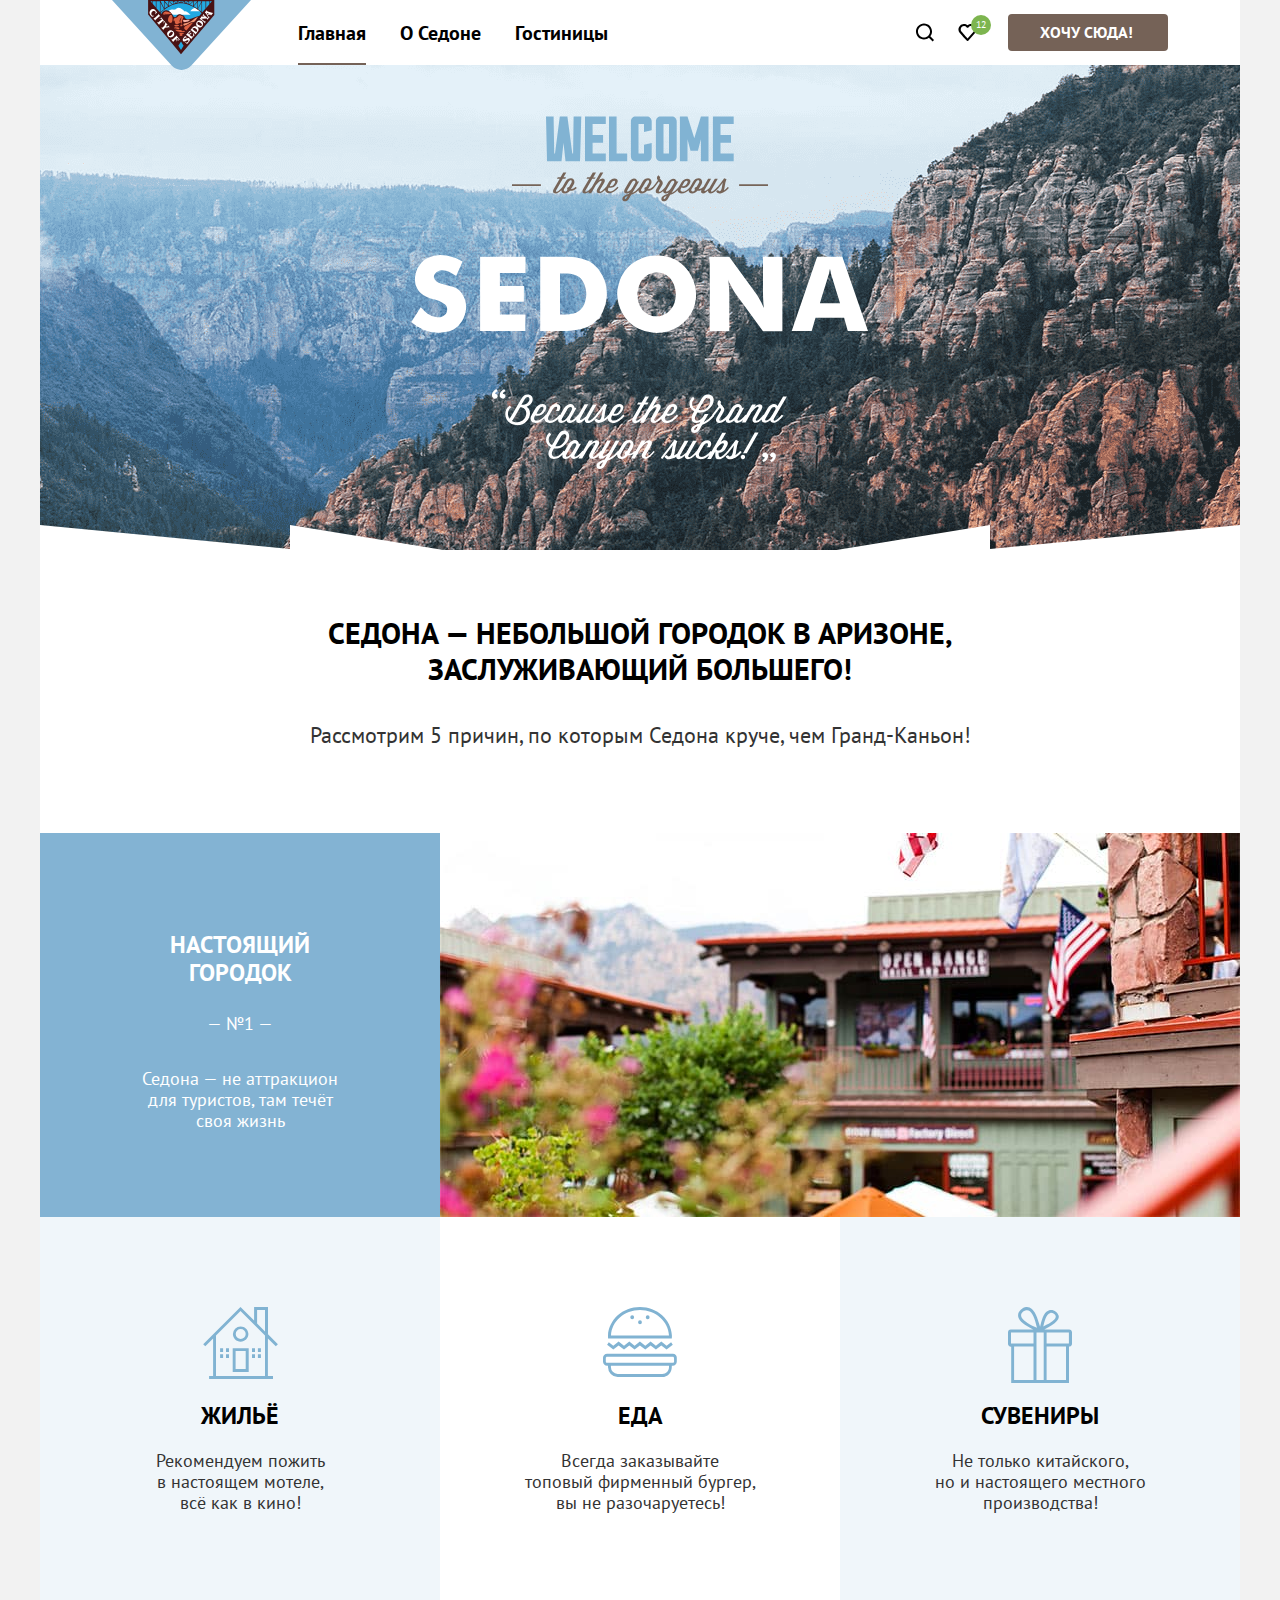
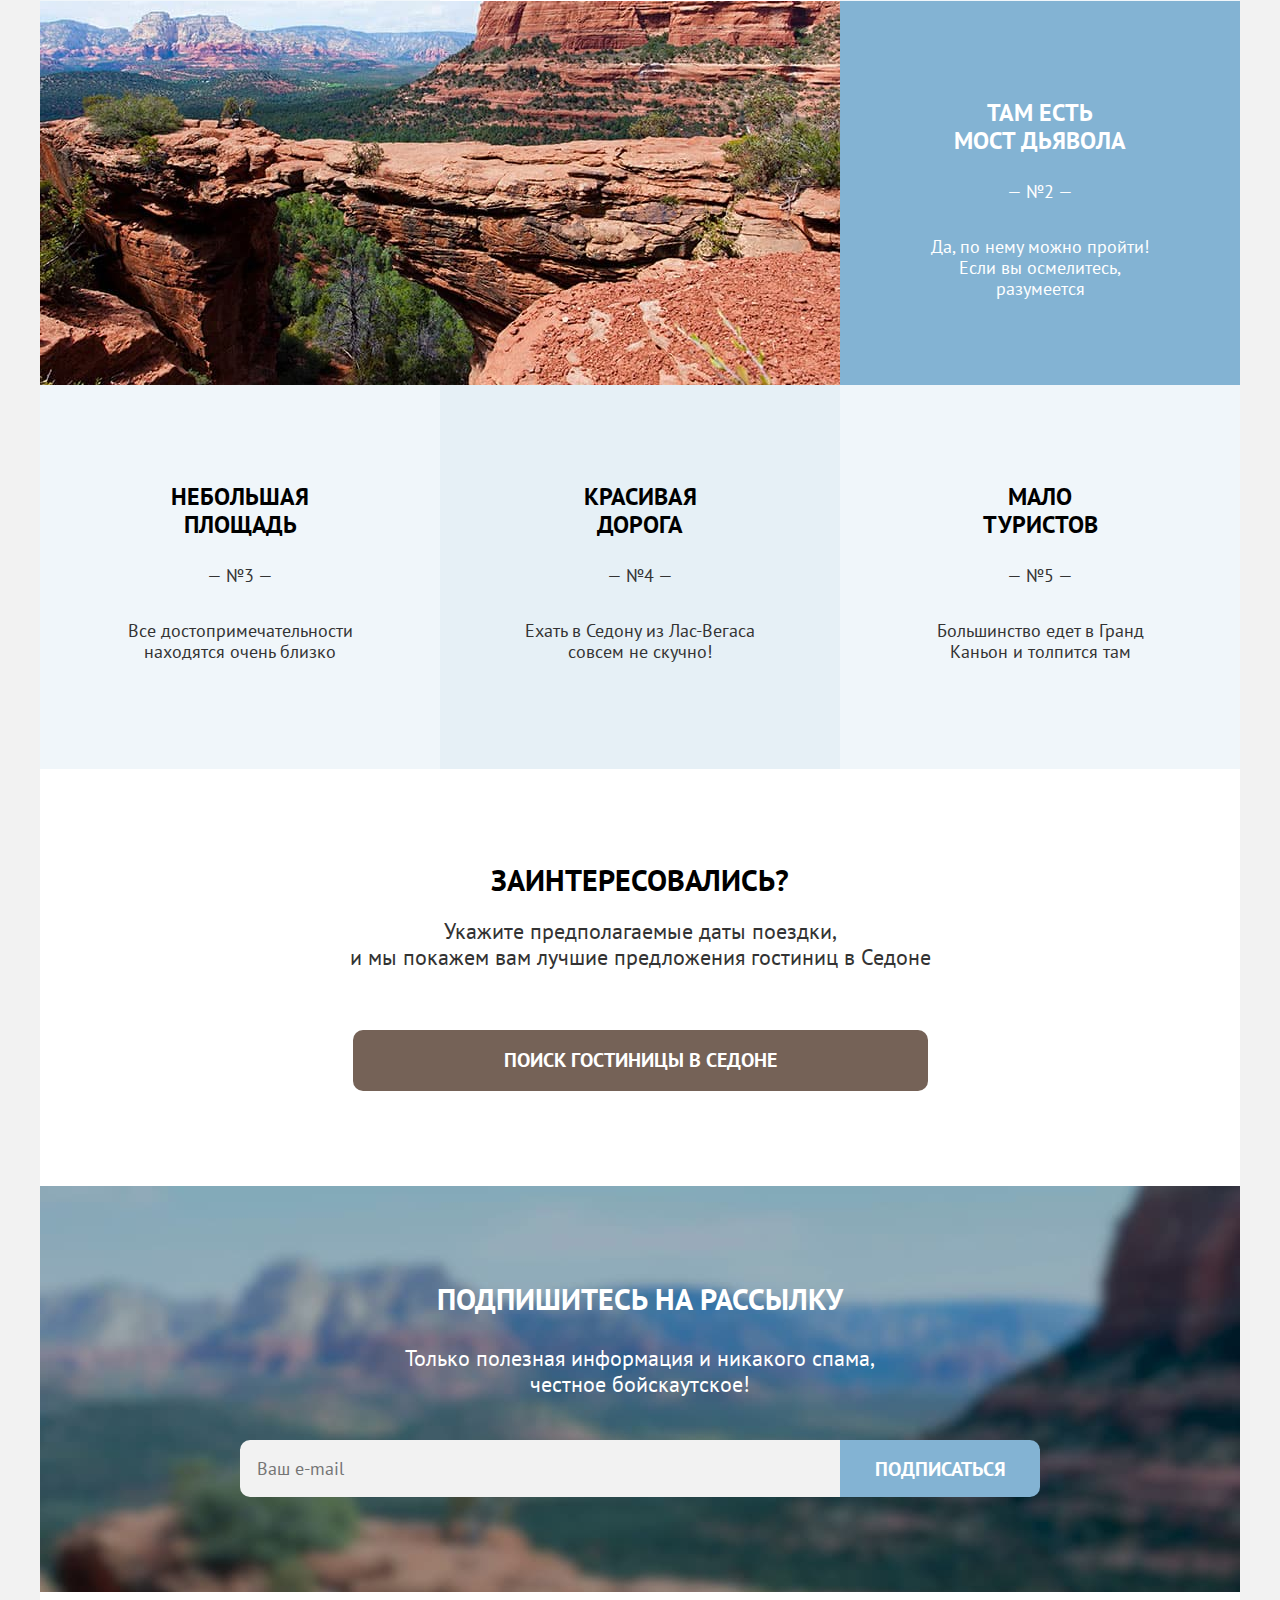
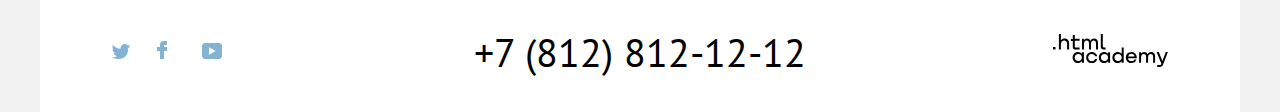
==== commit 5b6005c2: "Добавлен декор, состояния наведения в футере на социалках, все подогнано под пиксель перфект" ====
--- a/index.html
+++ b/index.html
@@ -27,11 +27,18 @@
         <ul class="navigation-user no-grass">
           <li class="navigation-user-item">
             <a class="search" href="#">
+              <svg xmlns="http://www.w3.org/2000/svg" width="20" height="19" fill="none">
+                <path d="m19.026 17.05-3.71-3.7c1.002-1.3 1.704-3 1.704-4.9 0-4.4-3.61-8-8.023-8C4.585.45.975 4.15.975 8.55c0 4.4 3.61 8 8.022 8 1.805 0 3.51-.6 4.914-1.7l3.71 3.7 1.405-1.5Zm-10.029-2.5c-3.309 0-6.017-2.7-6.017-6s2.708-6 6.017-6c3.31 0 6.017 2.7 6.017 6s-2.707 6-6.017 6Z"
+                fill="#000"/>
+              </svg>
               <span class="visually-hidden">Поиск</span>
             </a>
           </li>
           <li class="navigation-user-item">
             <a class="favorites" href="#">
+              <svg xmlns="http://www.w3.org/2000/svg" width="19" height="17" fill="none"><path d="M9.44 17c-.3 0-.6-.1-.8-.4-5.41-6.1-6.72-7.5-7.02-7.9A5.4 5.4 0 0 1 6.03 0c1.3 0 2.51.5 3.51 1.3a5.47 5.47 0 0 1 9.03 4.1c0 1.3-.5 2.5-1.3 3.4l-7.02 7.9c-.2.2-.4.3-.8.3ZM3.43 7.5c.3.4 3.5 4 6.11 6.9l6.22-7c.5-.5.7-1.2.7-2 0-1.8-1.5-3.3-3.3-3.3-1 0-2.01.5-2.71 1.3-.3.3-.6.4-.9.4-.3 0-.6-.2-.8-.4a3.7 3.7 0 0 0-2.72-1.3c-1.8 0-3.3 1.5-3.3 3.3-.1.9.3 1.6.7 2.1-.1 0-.1 0 0 0Z"
+                fill="#000"/>
+              </svg>
               <span class="visually-hidden">Избранное</span>
               <span class="icon-counter">12</span>
             </a>
@@ -57,48 +64,61 @@
         <ol class="advantages-list no-grass">
           <li class="advantages-item light">
             <div class="description-block">
-              <h3 class="advantages-title">Настоящий городок</h3>
+              <h3 class="advantages-title">Настоящий <br> городок</h3>
+
               <p class="advantages-description">
-              Седона — не аттракцион для туристов, там течёт своя жизнь
+              Седона — не аттракцион <br> для туристов, там течёт <br> своя жизнь
               </p>
             </div>
             <img class="advantages-img" src="images/street.jpg" width="800" height="384" alt="Уютная улочка в городе Седона">
             <ul class="advantages-list-inner no-grass">
               <li class="advantages-subitem">
-                <h4 class="subitem-title">Жильё</h4>
-                <p class="subitem-description">Рекомендуем пожить в настоящем мотеле, всё как в кино!</p>
+                <div class="subitem-description-wrapper">
+                  <h4 class="subitem-title">Жильё</h4>
+                  <p class="subitem-description">Рекомендуем пожить <br> в настоящем мотеле, <br> всё как в кино!</p>
+                </div>
               </li>
               <li class="advantages-subitem">
-                <h4 class="subitem-title">Еда</h4>
-                <p class="subitem-description">Всегда заказывайте топовый фирменный бургер, вы не разочаруетесь!</p>
+                <div class="subitem-description-wrapper">
+                  <h4 class="subitem-title">Еда</h4>
+                  <p class="subitem-description">Всегда заказывайте <br> топовый фирменный бургер, вы не разочаруетесь!</p>
+                </div>
               </li>
               <li class="advantages-subitem">
-                <h4 class="subitem-title">Сувениры</h4>
-                <p class="subitem-description">Не только китайского, но и настоящего местного производства!</p>
+                <div class="subitem-description-wrapper">
+                  <h4 class="subitem-title">Сувениры</h4>
+                  <p class="subitem-description">Не только китайского,<br> но и настоящего местного производства!</p>
+                </div>
               </li>
             </ul>
           </li>
           <li class="advantages-item light">
             <div class="description-block">
-              <h3 class="advantages-title">Там есть мост дьявола</h3>
-              <p class="advantages-description">Да, по нему можно пройти! Если вы осмелитесь, разумеется</p>
+              <h3 class="advantages-title">Там есть <br> мост дьявола</h3>
+              <p class="advantages-description">Да, по нему можно пройти! <br> Если вы осмелитесь, <br> разумеется</p>
             </div>
             <img class="advantages-img" src="images/canyon.jpg" width="800" height="384" alt="Фото моста дьявола: природного каменного моста">
           </li>
 
           <li class="advantages-item">
-            <h3 class="advantages-title">Небольшая площадь</h3>
-            <p class="advantages-description">Все достопримечательности находятся очень близко</p>
+            <div class="description-block">
+              <h3 class="advantages-title">Небольшая <br> площадь</h3>
+              <p class="advantages-description">Все достопримечательности находятся очень близко</p>
+            </div>
           </li>
 
           <li class="advantages-item">
-            <h3 class="advantages-title">Красивая дорога</h3>
-            <p class="advantages-description">Ехать в Седону из Лас-Вегаса совсем не скучно!</p>
+            <div class="description-block">
+              <h3 class="advantages-title">Красивая<br> дорога</h3>
+              <p class="advantages-description">Ехать в Седону из Лас-Вегаса совсем не скучно!</p>
+            </div>
           </li>
 
           <li class="advantages-item">
-            <h3 class="advantages-title">Мало туристов</h3>
-            <p class="advantages-description">Большинство едет в Гранд Каньон и толпится там</p>
+            <div class="description-block">
+              <h3 class="advantages-title">Мало <br> туристов</h3>
+              <p class="advantages-description">Большинство едет в Гранд <br> Каньон и толпится там</p>
+            </div>
           </li>
 
         </ol>
@@ -107,15 +127,15 @@
       <section class="search-section">
         <h2 class="visually-hidden">Поиск гостиниц</h2>
 
-        <p class="seacrh-title">Заинтересовались?</p>
-        <p class="search-description">Укажите предполагаемые даты поездки, и мы покажем вам лучшие предложения гостиниц в Седоне</p>
+        <p class="search-title">Заинтересовались?</p>
+        <p class="search-description">Укажите предполагаемые даты поездки,<br> и мы покажем вам лучшие предложения гостиниц в Седоне</p>
         <a href="#" class="search-button button">ПОИСК ГОСТИНИЦЫ В СЕДОНЕ</a>
       </section>
 
       <section class="subscribe">
 
         <h2 class="subscribe-title">Подпишитесь на рассылку</h2>
-        <p class="subscribe-description">Только полезная информация и никакого спама, честное бойскаутское!</p>
+        <p class="subscribe-description">Только полезная информация и никакого спама, <br> честное бойскаутское!</p>
         <form action="https://echo.htmlacademy.ru/" class="subscribe-form" method="post">
           <label class="subscribe-field">
             <span class="visually-hidden">Ваш e-mail</span>
@@ -129,13 +149,27 @@
       <section class="social-section">
         <ul class="social-list no-grass">
           <li class="social-item">
-            <a href=" https://twitter.com/htmlacademy_ru" class="social twitter"><span class="visually-hidden">Twitter</span></a>
+            <a href=" https://twitter.com/htmlacademy_ru" class="social twitter">
+              <span class="visually-hidden">Twitter</span>
+              <svg xmlns="http://www.w3.org/2000/svg" width="18" height="15" fill="none"><path d="M11.6.2c1.8-.5 3.2.3 3.8 1.2l2.1-.7c0 .9-.6 1.5-.9 1.8.7.1 1.4-.6 1.4-.6a3 3 0 0 1-1.7 2C16.1 10.7 13 15.1 5.7 15h-.5c-.4 0-4.4-.5-5.2-1.9 2.4.2 4.1-.4 5-1.2-1-.3-2.9-.4-3.2-2.9.4.1.6.2 1.3.1C1.8 8.3.4 7.5.5 5.3c.3.3 1.1.5 1.4.5C1.1 5.6-.2 2.5.9.9a11 11 0 0 0 7.6 3.8C8.7 2.3 9.7.8 11.6.2Z"
+                />
+              </svg>
+            </a>
           </li>
           <li class="social-item">
-            <a href=" https://www.facebook.com/htmlacademy" class="social facebook"><span class="visually-hidden">Facebook</span></a>
+            <a href=" https://www.facebook.com/htmlacademy" class="social facebook">
+              <span class="visually-hidden">Facebook</span>
+              <svg xmlns="http://www.w3.org/2000/svg" width="10" height="18" fill="none"><path d="M7 0a4 4 0 0 0-4 4v2H0v4h3v8h4v-8h3V6H7V4h3V0H7Z"
+                />
+              </svg>
+            </a>
           </li>
           <li class="social-item">
-            <a href=" https://www.youtube.com/c/HTMLAcademyRUS" class="social youtube"><span class="visually-hidden">Youtube</span></a>
+            <a href=" https://www.youtube.com/c/HTMLAcademyRUS" class="social youtube"><span class="visually-hidden">Youtube</span>
+              <svg xmlns="http://www.w3.org/2000/svg" width="20" height="16" fill="none"><path d="M17 0H2.9C1.2 0 0 1.5 0 3.2v9.5C0 14.5 1.2 16 2.9 16h14.3c1.5 0 2.9-1.5 2.9-3.2V3.2C19.9 1.5 18.7 0 17 0ZM7 11.8V4.2L13.7 8 7 11.8Z"
+                />
+              </svg>
+            </a>
           </li>
         </ul>
       </section>
--- a/styles/styles.css
+++ b/styles/styles.css
@@ -54,8 +54,20 @@
   border-radius: 4px;
 }
 
+.more-info {
+  display: block;
+  padding: 8px 32px;
+  border-radius: 4px;
+  min-width: 160px;
+}
+
 .search-button {
   font-size: 20px;
+  width: 575px;
+  display: block;
+  margin: 0 auto;
+  padding: 20px;
+  border-radius: 10px;
 }
 
 .welcome {
@@ -66,6 +78,7 @@
   padding-top: 51px;
   padding-bottom: 80px;
   justify-content: center;
+  position: relative;
 }
 
 .main-header {
@@ -121,15 +134,60 @@
 .navigation-user-item .favorites {
   height: 42px;
   width: 42px;
-  display: block;
+  display: flex;
+  align-items: center;
+  justify-content: center;
+  position: relative;
+}
+
+.icon-counter {
+  position: absolute;
+  top: 3px;
+  right: -3px;
+  width: 20px;
+  height: 20px;
+  border-radius: 50%;
+  background-color: #7DB54F;
+  color: #ffffff;
+  font-size: 10px;
+  line-height: 13px;
+  display: flex;
+  align-items: center;
+  justify-content: center;
 }
 
 .navigation-user-item-btn {
   margin-left: 20px;
 }
 
+.item-active {
+  position: relative;
+}
+
+.item-active::after {
+  content:'';
+  position: absolute;
+  height: 2px;
+  bottom: 0;
+  width: 68px;
+  background-color:#756257;
+  right: 17px;
+  left: 17px;
+}
+
 .advantages {
   text-align: center;
+  padding-top: 65px;
+}
+
+.welcome::after {
+  content:'';
+  position: absolute;
+  bottom: -35px;
+  background-image: url(../images/divider.svg);
+  width: 100%;
+  height: 60px;
+  display: block;
 }
 
 .advantages-title {
@@ -138,15 +196,45 @@
   line-height: 28px;
   text-transform: uppercase;
   color: #000000;
-  grid-area: title;
+  order: -1;
+  margin: 0;
 }
 
 .description-block {
   padding: 60px;
+  display: grid;
+  align-content: start;
+  gap: 26px;
+  padding-top: 98px;
+  min-height: 384px;
+  position: relative;
+}
+
+.description-block::before {
+  content: "— №" counter(advantages) " —"
+}
+
+.subitem-description-wrapper {
+  padding-top: 125px;
+  padding-bottom: 28px;
+}
+
+.subitem-description {
+  margin: 0;
+  width: 250px;
+  margin: 0 auto;
+  text-align: center;
+}
+
+.list-number {
+  display: block;
+  margin-bottom: 30px;
 }
 
 .advantages-description {
   line-height: 21px;
+  margin: 0;
+  padding-top: 8px;
 }
 
 
@@ -194,11 +282,13 @@
   margin:0;
   padding:0;
   list-style-type: none;
+  counter-reset: advantages;
 }
 
 .advantages-item {
   background-color:rgba(131, 179, 211, 0.12);
-  padding: 60px;
+  counter-increment: advantages;
+  min-height: 384px;
 }
 
 .advantages-item:nth-child(even):not(.advantages-list .light) {
@@ -208,6 +298,21 @@
 .advantages-subitem {
   background-color: rgba(131, 179, 211, 0.12);
   padding: 60px;
+  min-height: 384px;
+  background-repeat: no-repeat;
+  background-position: 50% 90px;
+}
+
+.advantages-subitem:nth-child(1) {
+  background-image: url(../images/Home.svg);
+}
+
+.advantages-subitem:nth-child(2) {
+  background-image: url(../images/food.svg);
+}
+
+.advantages-subitem:nth-child(3) {
+  background-image: url(../images/gift.svg);
 }
 
 .advantages-subitem .subitem-title {
@@ -216,6 +321,8 @@
   line-height: 28px;
   font-weight: 700;
   text-transform: uppercase;
+  margin: 0;
+  margin-bottom: 20px;
 }
 
 .advantages-subitem:nth-child(even) {
@@ -224,21 +331,36 @@
 
 .search-section {
   text-align: center;
+  padding-top: 93px;
+  min-height: 417px;
 }
 
 .section-title,
-.seacrh-title {
+.search-title {
   font-weight: 700;
   color: #000000;
   font-size: 30px;
   line-height: 36px;
   text-transform: uppercase;
+  width: 60%;
+  margin: 0px;
+  padding: 0px;
+  margin-left: auto;
+  margin-right: auto;
+  margin-bottom: 30px;
+}
+
+.search-title {
+  margin-bottom: 20px;
 }
 
 .section-description {
   font-size: 22px;
   line-height: 36px;
   text-align: center;
+  margin: 0;
+  padding: 0;
+  margin-bottom: 80px;
 }
 
 .search-description {
@@ -246,6 +368,8 @@
   line-height: 26px;
   color: #333333;
   text-align: center;
+  margin: 0;
+  margin-bottom: 60px;
 }
 
 .subscribe {
@@ -254,6 +378,7 @@
   background-size: cover;
   background-color: #83b3d3;
   text-align: center;
+  padding: 95px 200px;
 }
 
 
@@ -276,7 +401,8 @@
   color: #ffffff;
   text-align: center;
   border: none;
-  border-radius: 4px;
+  border-radius: 0 10px 10px 0;
+  padding: 10px 22px;
 }
 
 /* catalog-buttons */
@@ -432,6 +558,9 @@
   color: #ffffff;
   text-align: center;
   text-transform: uppercase;
+  margin:0;
+  margin-bottom: 28px;
+  padding:0;
 }
 
 .subscribe-input {
@@ -439,6 +568,11 @@
   font-size: 18px;
   font-family: inherit;
   border-radius: 10px 0 0 10px;
+  width: 100%;
+  height: 100%;
+  padding: 17px;
+  outline: none;
+  border: none;
 }
 
 .subscribe-description {
@@ -446,6 +580,14 @@
   font-size: 22px;
   line-height: 26px;
   text-align: center;
+  padding: 0;
+  margin: 0;
+  margin-bottom: 43px;
+}
+
+.subscribe-form {
+  display: grid;
+  grid-template-columns: 1fr 200px;
 }
 
 .subscribe-none-bg {
@@ -468,11 +610,26 @@
   font-size: 24px;
   line-height: 31px;
   color: #000000;
+  margin: 0;
+  padding: 0;
+  grid-area: title;
 }
 
 .card-description {
   font-size: inherit;
   color: #333333;
+  display: grid;
+  grid-area: descr;
+  grid-template-columns: 1fr 1fr;
+  margin:0;
+  padding: 0;
+}
+
+.card-description-price {
+  justify-self: start;
+  column-gap: 25px;
+  justify-self: start;
+  margin-left: 10px;
 }
 
 .card-rate {
@@ -488,6 +645,8 @@
   grid-template-columns: 1fr max-content 1fr;
   padding: 0 72px;
   gap: 30px;
+  min-height: 120px;
+  align-items: center;
 }
 
 .footer-link {
@@ -495,14 +654,27 @@
 }
 
 .social-list .social {
-  width: 42px;
-  height: 42px;
   display: block;
 }
 
+.social svg {
+  place-content:center;
+  fill: #83b3d3
+}
+
+.social:hover svg {
+  fill: #68A2CA;
+}
+
+.social-item {
+  display: flex;
+  align-items: center;
+}
+
 .social-list {
-  display: flex;
-  flex-wrap: wrap;
+  display: grid;
+  grid-template-columns: 20px 20px 20px;
+  gap: 25px;
 }
 
 .no-grass {
@@ -540,16 +712,58 @@
   grid-template-columns: 1fr 1fr;
 }
 
+img {
+  max-width: 100%;
+  height: auto;
+}
 
 .hotel-card {
   padding: 20px;
-  display: flex;
-  flex-direction: column;
+  display: grid;
+  grid-template-columns: 1fr 26px 1fr;
+  grid-template-rows: 206px;
+  grid-template-areas: "img img img"
+                        "title title title"
+                        "descr descr descr"
+                        "more . favorite"
+                        "star rate rate";
+  gap: 16px;
+}
+
+.hotel-card-img {
+  object-fit:cover;
+  width: 100%;
+  height: 100%;
+  grid-area: img;
 }
 
 .card-button-wrapper {
+  grid-column: 1/-1;
   display: flex;
   justify-content: space-between;
+}
+
+.card-button-wrapper .button {
+  padding: 10px 22px;
+}
+
+.card-button-wrapper .btn-more {
+  grid-area: more;
+}
+
+.card-button-wrapper .btn-favorite{
+  grid-area: favorite;
+}
+
+.hotel-card .star {
+  grid-area: star;
+}
+
+.hotel-card .card-rate {
+  grid-area: rate;
+  padding: 10px 0;
+  justify-content: center;
+  display: grid;
 }
 
 .breadcrumbs {
